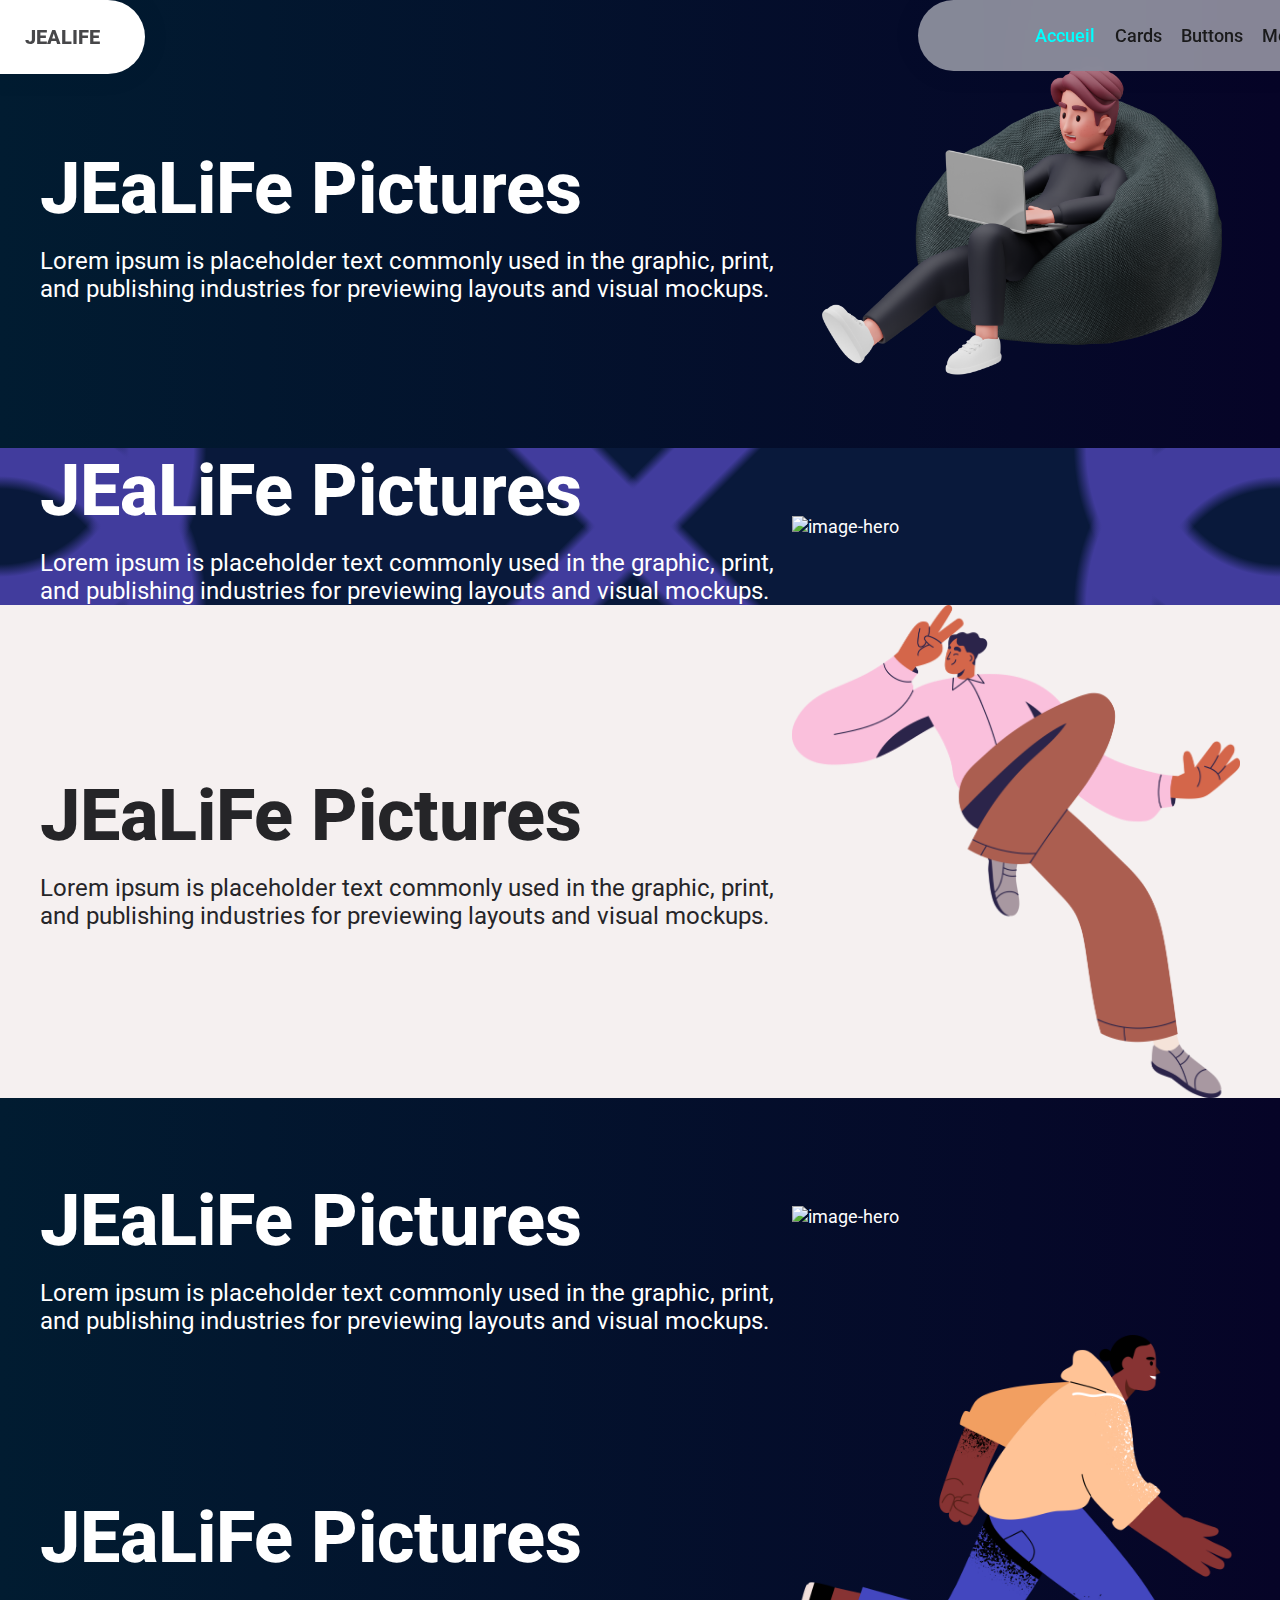
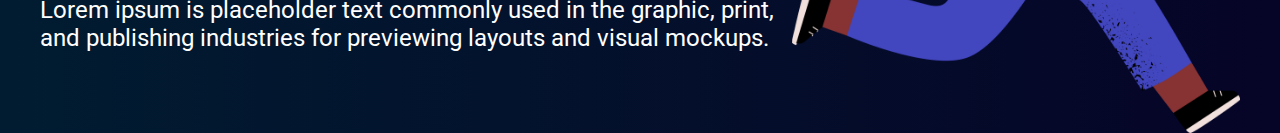
==== index.html @ 26fec2ae "Update index.html" ====
<!DOCTYPE html>
<html lang="en">

<head>
    <meta charset="UTF-8">
    <meta http-equiv="X-UA-Compatible" content="IE=edge">
    <meta name="viewport" content="width=device-width, initial-scale=1.0">
    <meta property="og:description" content="A other JEaLiFe's Portfolio .">
    <meta property="og:image" content="https://images.unsplash.com/photo-1531297484001-80022131f5a1?ixlib=rb-4.0.3&ixid=MnwxMjA3fDB8MHxwaG90by1wYWdlfHx8fGVufDB8fHx8&auto=format&fit=crop&w=1420&q=80">
    <meta property="og:url" content="https://portfolio-elements.vercel.app/index.html">
    <meta name="twitter:card" content="summary_large_image">
    <title>Portfolio Elments</title>

    <script src="https://ajax.googleapis.com/ajax/libs/jquery/3.6.1/jquery.min.js"></script>
    <link rel="stylesheet" href="https://cdnjs.cloudflare.com/ajax/libs/animate.css/4.1.1/animate.min.css" />
    <link rel="stylesheet" href="styles.css">
    <link rel="stylesheet" href="menu.css">
    <link rel="stylesheet" href="card.css">
    <link rel="stylesheet" href="main.css">
    <link rel="stylesheet" href="home.css">
    <link href="https://unpkg.com/aos@2.3.1/dist/aos.css" rel="stylesheet">



    <style>
        swiper-container, .container-item {
          width: 100%;
          height: 100%;
        }
    
        swiper-slide {
          font-size: 18px;
          display: flex;
          justify-content: center;
          align-items: center;
        }
    
        swiper-slide img {
          display: block;
          width: 100%;
          height: 100%;
          object-fit: cover;
        }
        </style>
</head>

<body>
    <header class="navi full fixe">
        <div class="nav-bar full fixed">
            <div class="logo-container absolute">
                <span>
                    <a href="#Home" id="home">JEaLiFe</a>
                </span>
            </div>
            <nav class="navigation nav absolute">
                <div class="link-container relative ">
                    <li class="nav-item "><a href="#Home" id="accueil">Accueil</a></li>
                    <li class="nav-item "><a href="#Cards" id="card">Cards</a> </li>
                    <li class="nav-item "><a href="#Buttons" id="button">Buttons</a> </li>
                    <li class="nav-item "><a href="#" id="menu" id="button">Menu</a></li>
                </div>
            </nav>
        </div>
    </header>


    <main class="main">

        <div class="container-item  grid place-center">
            <swiper-container class="mySwiper">

                <swiper-slide class="Slide-1">
                    <div class="main-content ">
                        <div class="image-hero-container ">
                            <img src="Full Size-1.png" alt="image-hero">
                        </div>
                        <div class="hero-content ">
                            <div class="hero-title ">
                                <h1>JEaLiFe Pictures</h1>
                            </div>
                            <div class="hero-description m-t-1">
                                <p>Lorem ipsum is placeholder text commonly used in the graphic, print, and publishing
                                    industries for previewing layouts and visual mockups.
    
                                </p>
                            </div>
                        </div>
                    </div>
                </swiper-slide>
                <swiper-slide class="slide-2" data-aos="fade-down" data-aos-duration="1000">
                    <div class="main-content ">
                        <div class="image-hero-container ">
                            <img src="8.png" alt="image-hero">
                        </div>
                        <div class="hero-content ">
                            <div class="hero-title ">
                                <h1>JEaLiFe Pictures</h1>
                            </div>
                            <div class="hero-description m-t-1">
                                <p>Lorem ipsum is placeholder text commonly used in the graphic, print, and publishing
                                    industries for previewing layouts and visual mockups.
    
                                </p>
                            </div>
                        </div>
                    </div>
                     </swiper-slide>
                <swiper-slide class="Slide-3">
                    <div class="main-content ">
                        <div class="image-hero-container ">
                            <img src="happy man.png" alt="image-hero">
                        </div>
                        <div class="hero-content ">
                            <div class="hero-title ">
                                <h1>JEaLiFe Pictures</h1>
                            </div>
                            <div class="hero-description m-t-1">
                                <p>Lorem ipsum is placeholder text commonly used in the graphic, print, and publishing
                                    industries for previewing layouts and visual mockups.
    
                                </p>
                            </div>
                        </div>
                    </div>
                </swiper-slide>
                <swiper-slide class="Slide-4">
                    <div class="main-content ">
                        <div class="image-hero-container ">
                            <img src="DRIP_8.jpg"  alt="image-hero">
                        </div>
                        <div class="hero-content m-t-5 ">
                            <div class="hero-title ">
                                <h1>JEaLiFe Pictures</h1>
                            </div>
                            <div class="hero-description m-t-1">
                                <p>Lorem ipsum is placeholder text commonly used in the graphic, print, and publishing
                                    industries for previewing layouts and visual mockups.
    
                                </p>
                            </div>
                        </div>
                    </div>
                </swiper-slide>
                <swiper-slide class="Slide-5">
                    <div class="main-content ">
                        <div class="image-hero-container ">
                            <img src="runing man.png"  alt="image-hero">
                        </div>
                        <div class="hero-content m-t-5 ">
                            <div class="hero-title ">
                                <h1>JEaLiFe Pictures</h1>
                            </div>
                            <div class="hero-description m-t-1">
                                <p>Lorem ipsum is placeholder text commonly used in the graphic, print, and publishing
                                    industries for previewing layouts and visual mockups.
    
                                </p>
                            </div>
                        </div>
                    </div>
                </swiper-slide>
            </swiper-container>
        </div>
    </main>
    <script>
        $(document).ready(function () {
            /* $(".container-item").load("home.html");*/
            $("#accueil").css("color", "aqua");

        });
        $(document).ready(function () {
            $("#accueil").click(function () {
                $(".container-item").load("home.html");
                $(".container-item").css("background-image", "linear-gradient(90deg, rgb(1, 28, 49), rgb(6, 4, 39))");
                $(".container-item").css("background-attachment;", "fixed");
                $("#card").css("color", "black");
                $("#button").css("color", "black");
                $(this).css("color", "aqua");
                $(this).css("transition", "0.5s");

            });
            $("#home").click(function () {
                $(".container-item").load("home.html");
                
                $("#accueil").css("color", "aqua");
                $(".container-item").css("background-image", "linear-gradient(90deg, rgb(1, 28, 49), rgb(6, 4, 39))");
                $(".container-item").css("background-attachment;", "fixed");
                $("#card").css("color", "black");
                $("#menu").css("color", "black");
                $("#button").css("color", "black");
                $(this).css("transition", "0.5s");

            });


            $("#card").click(function () {
                $(".container-item").load("card_1.html")
                $(".container-item").css("background-size", "cover");
                $(".container-item").css("background-image", "url('https://unsplash.it//1000?blur')");
                $(".container-item").css("background-position", "center");
                $(".container-item").css("background-attachment;", "fixed");
                $(".container-item").css("background-repeat", "n-repeat");


                $("#accueil").css("color", "black");
                $("#menu").css("color", "black");
                $("#button").css("color", "black");
                $(this).css("color", "aqua");
                $(this).css("transition", "0.5s");
            });

            $("#button").click(function () {
                $(".container-item").load("button.html")

                $("#accueil").css("color", "black");
                $("#card").css("color", "black");
                $("#menu").css("color", "black");
                $(this).css("color", "aqua");
                $(this).css("transition", "0.5s");
            });


            $("#menu").click(function () {
                /*$(".container").load("../menu/menu.html")*/
                $("#card").css("color", "black");
                $("#accueil").css("color", "black");
                $("#button").css("color", "black");
                $(this).css("color", "aqua");
                $(this).css("transition", "0.5s");
            });

        });
    </script>
    <script src="https://unpkg.com/aos@2.3.1/dist/aos.js"></script>

    <script>
        AOS.init();
    </script>


    <script src="https://cdn.jsdelivr.net/npm/swiper@9/swiper-element-bundle.min.js"></script>
</body>

</html>
---- styles.css ----
@import url('https://fonts.googleapis.com/css2?family=Fira+Sans:ital,wght@0,100;0,200;0,300;0,400;0,500;0,600;0,700;0,800;0,900;1,400&family=Montserrat:wght@100;200;300;400;600;700;800;900&family=Roboto:ital,wght@0,300;0,400;0,500;0,700;0,900;1,400;1,900&display=swap');

* {
    scroll-behavior: smooth;
    padding: 0;
    margin: 0;
    box-sizing: border-box;
    font-family: 'Fira Sans', sans-serif;
    font-family: 'Montserrat', sans-serif;
    font-family: 'Roboto', sans-serif;
}

body {
    /* background: #f5f0f0; */
    background-color: #070616;
    background: linear-gradient(90deg, rgb(1, 28, 49), rgb(6, 4, 39));

}



a {
    text-decoration: none;

}

.txt-deco-none {
    text-decoration: none;
}

.btn {
    border: none;
    padding: 1.2rem;
}

.absolute {
    position: absolute;
}

.relative {
    position: relative;
}

.fixe {
    position: fixed;
}

.full {
    width: 100%;
}

.grid {
    display: grid;
}

.flex {
    display: flex;
}

.place-center {
    place-items: center;
}

.flex-col {
    flex-direction: column;
}

.flex-row {
    flex-direction: row;
}

.wrap {
    flex-wrap: wrap;
}

.col-1 {
    columns: 1;
}

.col-2 {
    columns: 2;
}

.col-3 {
    columns: 3;
}



.round-25 {
    border-radius: 25px;
}

.round-12 {
    border-radius: 12px;
}

.round-45 {
    border-radius: 45px;
}

.round-5 {
    border-radius: 5px;
}

.round-10 {
    border-radius: 10px;
}

.round-full {
    border-radius: 200px;
}


.m-auto {
    margin: auto;
}

.m-t-1 {
    margin-top: 1rem;
}

.m-t-2 {
    margin-top: 2rem;
}

.m-t-3 {
    margin-top: 3rem;
}

.m-t-4 {
    margin-top: 4rem;
}

.m-t-5 {
    margin-top: 5rem;
}

li {
    list-style: none;
}

body::-webkit-scrollbar {
    width: 0.5rem;
    background:#cfc1ff9c ;
    position: absolute;
}

body::-webkit-scrollbar-thumb {
    border-radius: 50px;
    background: #100471;
}
---- menu.css ----
header {
    z-index: 9999;
}


.link-container .nav-item a {
    color: #1a1a1b;
    font-size: 18px;
    font-weight: 500;
    cursor: pointer;
    transition: 0.5s;
}
.link-container .nav-item a:hover{
    color: aqua;
    
    transition: 0.5s;
}

@media (max-width: 900px) {
    p{
        font-size: 14px;
    }
    nav {
        position: fixed;
        z-index: 999;
        bottom: 0;
        width: 100%;
        display: grid;
        place-items: center;
        padding: 25px;
        background-color: #ffffff56;
        backdrop-filter: blur(50px);
        box-shadow: rgba(0, 0, 0, 0.014) 0px 0px 20px 15px;
    }

    header {

        bottom: 0;
    }

    .nav {

        position: fixed;
        display: flex;
        width: 100%;
        padding-bottom: 25px;
        padding-top: 15px;
        background-color: #ffffff77;
        box-shadow: rgba(0, 0, 0, 0.014) 0px 0px 20px 15px;
    }

    .nav {
        border-top-right-radius: 45px;
        border-top-left-radius: 45px;
    }

    .link-container {
        margin-top: 1rem;
        width: 100%;
        display: flex;
        justify-content: center;
        justify-content: space-around;
    }

    .nav-bar .logo-container {

        position: fixed;
        border-bottom-right-radius: 45px;
        border-top-right-radius: 45px;
        top: 0;
        left: 0;
        display: flex;
        justify-content: flex-end;
        justify-self: center;
        display: grid;
        padding: 25px;
        place-items: center;
        background-color: #ffffff77;
        box-shadow: rgba(0, 0, 0, 0.014) 0px 0px 20px 15px;
    }

    .nav-bar .logo-container {
        font-weight: 800;
        font-size: 20px;
        text-transform: uppercase;
    }

    .nav-bar .logo-container a {

        color: #474749;
    }

}

@media (min-width: 1199px) {
    header {

        top: 0;
    }

    nav {

        position: fixed;
        top: 0;
        right: 0;
        display: flex;
        justify-content: flex-end;
        justify-self: center;
        display: grid;
        padding: 25px 45px 25px 25px;
        place-items: center;
        background-color: #ffffff83;
        backdrop-filter: blur(50px);
        box-shadow: rgba(0, 0, 0, 0.014) 0px 0px 20px 15px;

    }

    .nav {
        border-bottom-left-radius: 45px;
        border-top-left-radius: 45px;
    }

    .link-container {
        width: 50%;
        display: flex;
        justify-content: center;
        justify-content: space-around;
    }

    .link-container .nav-item {
        margin-left: 1.2rem;
    }

    .nav-bar .logo-container {

        border-bottom-right-radius: 45px;
        border-top-right-radius: 45px;
        top: 0;
        left: 0;
        display: flex;
        justify-content: flex-end;
        justify-self: center;
        display: grid;
        padding: 25px 45px 25px 25px;
        place-items: center;
        background-color: #fff;
        box-shadow: rgba(0, 0, 0, 0.014) 0px 0px 20px 15px;
    }

    .nav-bar .logo-container {
        font-weight: 800;
        font-size: 20px;
        text-transform: uppercase;
    }

    .nav-bar .logo-container a {

        color: #474749;
    }
}
---- card.css ----
.card-container{
    margin: 0 25px;
    display: flex;
    flex-direction: column;
    padding:1rem;
    background: #ffffffbc;
    backdrop-filter: blur(50px);
    box-shadow: rgba(0, 0, 0, 0.1) 0px 4px 6px -1px, rgba(0, 0, 0, 0.06) 0px 2px 4px -1px;
    
}
.card-container .card-img{
    width: 100%;
    height: 280px;
}
.card-container .card-img img{
    width: 300px;
    height: 280px;
    object-fit: cover;
}
.cards-container {
    columns: 3 ;
    column-gap: 2rem ;
}
.cards-container .next{
    margin-top: 2rem;
}
@media (max-width: 900px){
    .card-container{
        text-align: center;
        margin: 0 25px;
        display: flex;
        flex-direction: column;
        padding:1rem;
        box-shadow: rgba(0, 0, 0, 0.1) 0px 4px 6px -1px, rgba(0, 0, 0, 0.06) 0px 2px 4px -1px;
    }
    .cards-container .next{
        margin-top: 2rem;
    }
    .card-container .card-img{
        width: 100%;
        height: 280px;
    }
    .card-container .card-img img{
        width: 300px;
        height: 280px;
        object-fit: cover;
    }
    .cards-container {
        columns: 1 ;
        column-gap: 2px;
    }

}

/* Card 2 */

.card-2-container .card-img{
    width: 100%;
    height: 280px;
}
.card-2-container .card-img img{
    width: 300px;
    height: 280px;
    object-fit: cover;
}
.cards-2-container {
    columns: 3 ;
    column-gap: 2rem ;
}
.cards-container .next{
    margin-top: 2rem;
}
.card-2-container{
    margin: 0 25px;
    display: flex;
    flex-direction: column;
    padding:1rem;
    color: #fff;
    backdrop-filter: blur(50px);
    box-shadow: rgba(0, 0, 0, 0.1) 0px 4px 6px -1px, rgba(0, 0, 0, 0.06) 0px 2px 4px -1px;
    
    background: linear-gradient(90deg, #011c31, #0604278a);
    border: #fff solid 0.5px;
}
.card-2-container a{
    background-color: #0604276a;
    border-radius: 12px;
    margin-top: 1rem;
    padding: 15px;
    color: #ffffff;
    border: #fff solid 0.5px;
    transition: 0.5s;
}
.card-2-container a:hover{
    
    background-color: #0e7aa8;
    border-radius: 25px;
}
@media (max-width: 900px){
    .card-2-container{
        text-align: center;
        margin: 0 25px;
        display: flex;
        flex-direction: column;
        padding:1rem;

        box-shadow: rgba(0, 0, 0, 0.1) 0px 4px 6px -1px, rgba(0, 0, 0, 0.06) 0px 2px 4px -1px;
    }
    .cards-2-container .next{
        margin-top: 2rem;
    }
    .card-2-container .card-img{
        width: 100%;
        height: 280px;
    }
    .card-2-container .card-img img{
        width: 300px;
        height: 280px;
        object-fit: cover;
    }
    .cards-2-container {
        columns: 1 ;
        column-gap: 2px;
    }
    .cards-2-container .next{
        margin-top: 2rem;
    }
}
---- main.css ----
.container-item{
    width: 100%;
    background-attachment: fixed;
}
.main{
    min-height: 100vh;
    display: grid;
    place-items: center;
}
---- home.css ----
h1 {
    font-weight: 800;
}
.Slide-4,  .Slide-5,.Slide-1, .slide-2{
    color: #fff;

}
.Slide-1 .hero-content h1{
    color: #fff;
}
.Slide-3{
    background: #f5f0f0;
    color: #252528;
}
.slide-2{
    background: radial-gradient(circle at top left,transparent 9%, #413c9d 10% ,#413c9d 15% , transparent 16%) , radial-gradient(circle at bottom left,transparent 9%, #413c9d 10% ,#413c9d 15% , transparent 16%), radial-gradient(circle at top right ,transparent 9%, #413c9d 10% ,#413c9d 15% , transparent 16%) , radial-gradient(circle at bottom right,transparent 9%, #413c9d 10% ,#413c9d 15% , transparent 16%),radial-gradient(circle, transparent 25%, #09193b  26%),linear-gradient(45deg, transparent 46%, #413c9d 47%, #413c9d 52%, transparent 53%), linear-gradient(135deg, transparent 46%, #413c9d 47%, #413c9d 52%, transparent 53%);
    background-size: 6em 6em;
    background-color: #09193b;
    background-position: center;
    background-size: cover;
    background-attachment:  fixed;
    opacity: 1;
}

.Slide-5{
    background-image: url(blurry_background.jpg);
    background-size: 6em 6em;
    background-position: center;
    background-size: cover;
    background-attachment:  fixed;
}


@media (max-width: 900px) {
    
    .image-hero-container img {
        width: 85vw;
    }

    h1 {
        font-size: 3rem;
    }

    .main-container {
        min-height: 100vh;
        width: 100%;
        background: linear-gradient(90deg, rgb(1, 28, 49), rgb(6, 4, 39));
        
    }

    .main-content {
        display: flex;
        flex-direction: column;
        justify-content: center;
        align-items: center;
        padding: 0 25px;
        text-align: center;
        min-height: 100vh;

    }
    .Slide-3 .image-hero-container img{
        width: 65vw;
    }
    .Slide-4 .image-hero-container img{
        clip-path: circle();
        width: 50vw;
    }
    br{
        display: block;
    }
}

@media (min-width: 1199px) {
    .main-container {
        min-height: 100vh;
        width: 100%;
        /* background-color: #090616; */
        background: linear-gradient(90deg, rgb(1, 28, 49), rgb(6, 4, 39));

        /* background-color: #070616; */
        color: #fff;
    }

    .main-content {
        max-width: 1200px;
        display: flex;
        flex-direction: row-reverse;
        align-items: center;
        justify-content: space-around;
    }

    .image-hero-container img {
        width: 35vw;
        position: relative;
        right: 0;
    }

    h1 {
        font-size: 4.5rem;
    }

    p {
        font-size: 1.5rem;
    }
    
}
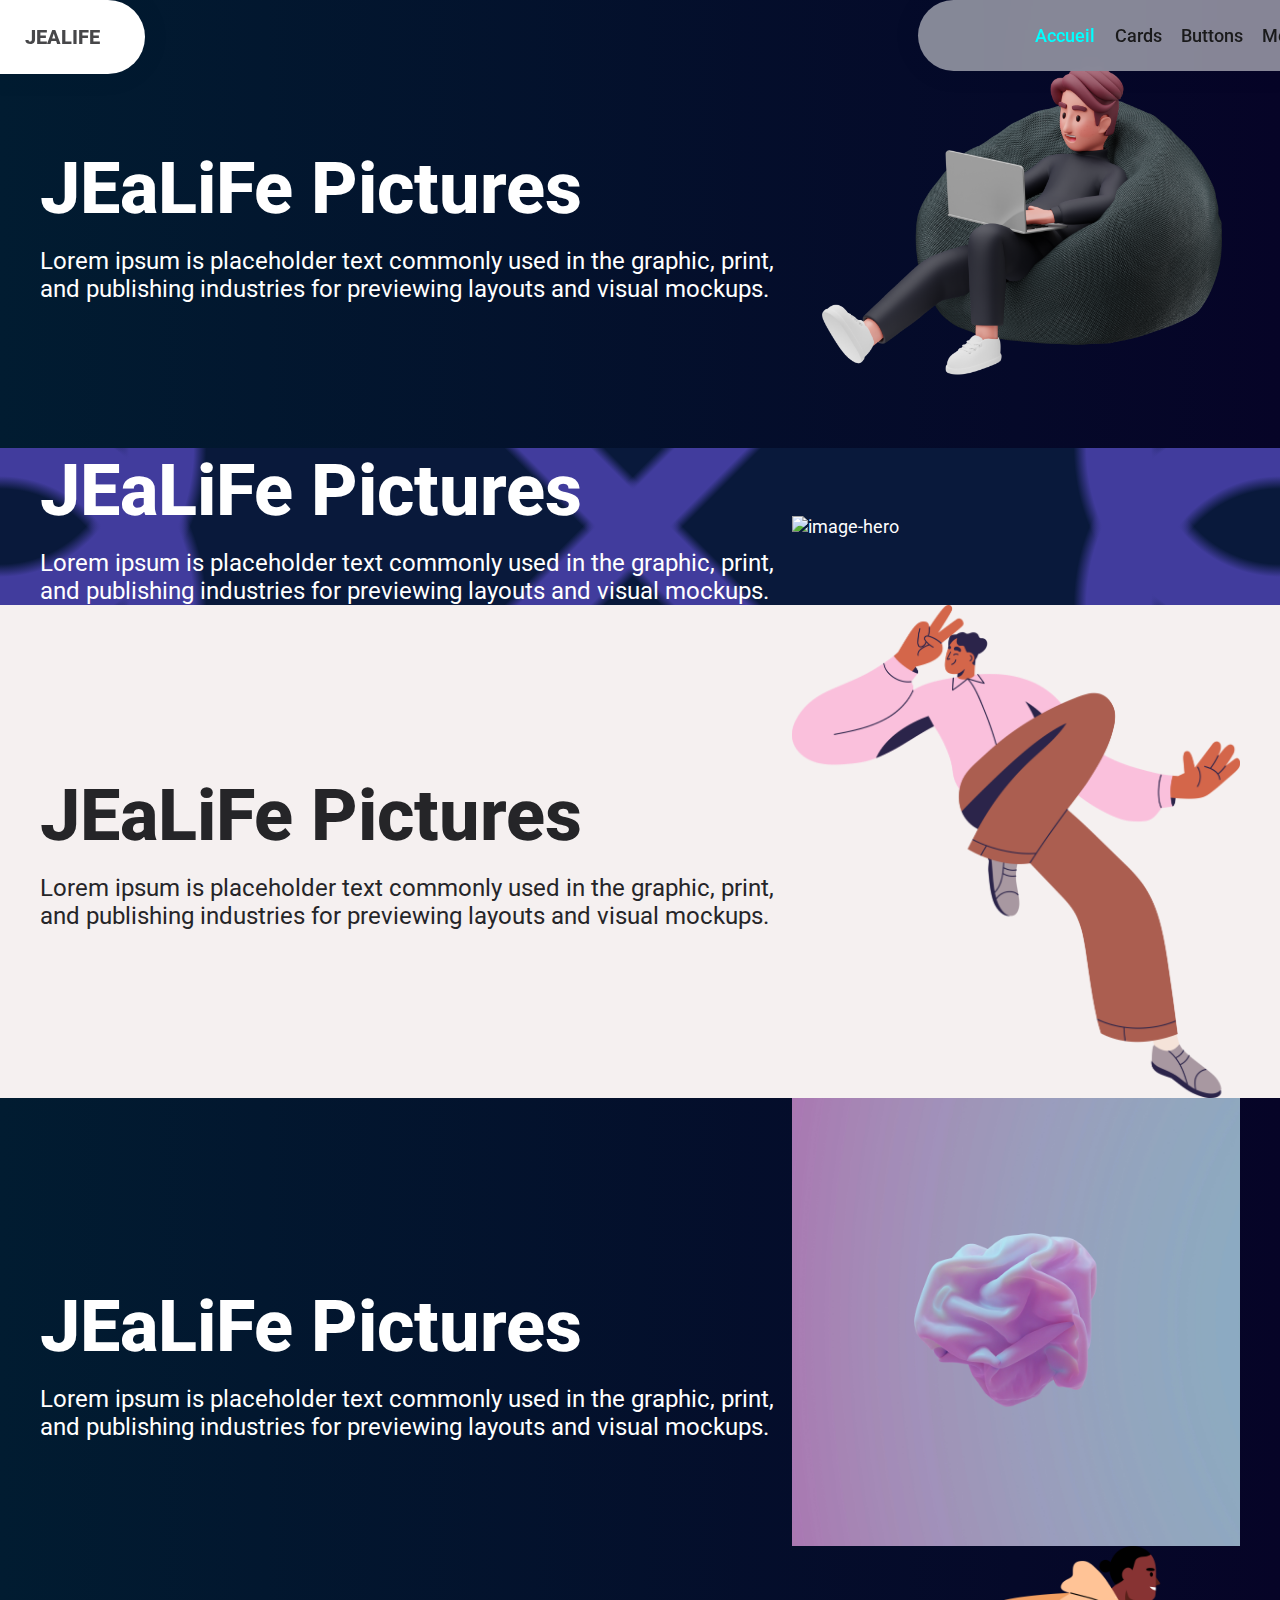
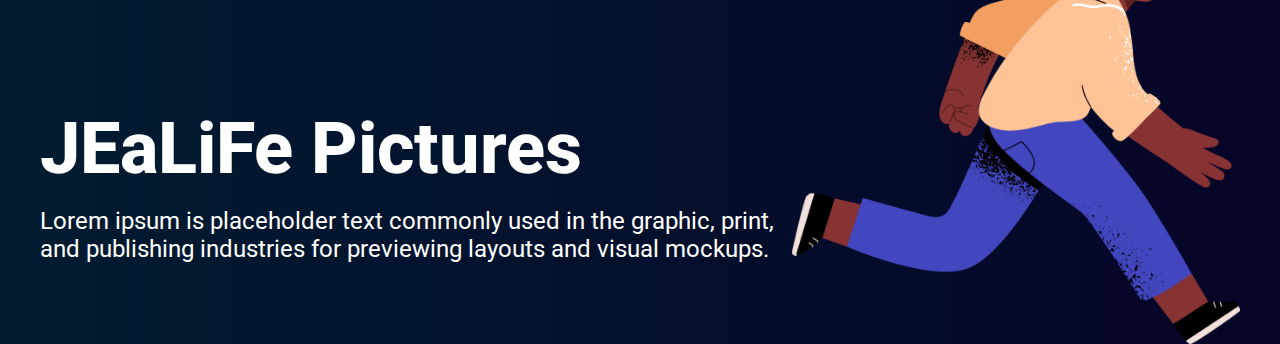
==== commit 0788a45b: "Update index.html" ====
--- a/index.html
+++ b/index.html
@@ -126,7 +126,7 @@
                 <swiper-slide class="Slide-4">
                     <div class="main-content ">
                         <div class="image-hero-container ">
-                            <img src="DRIP_8.jpg"  alt="image-hero">
+                            <img src="hugol-halpingston-4OyLq2yN9u0-unsplash.jpg"  alt="image-hero">
                         </div>
                         <div class="hero-content m-t-5 ">
                             <div class="hero-title ">
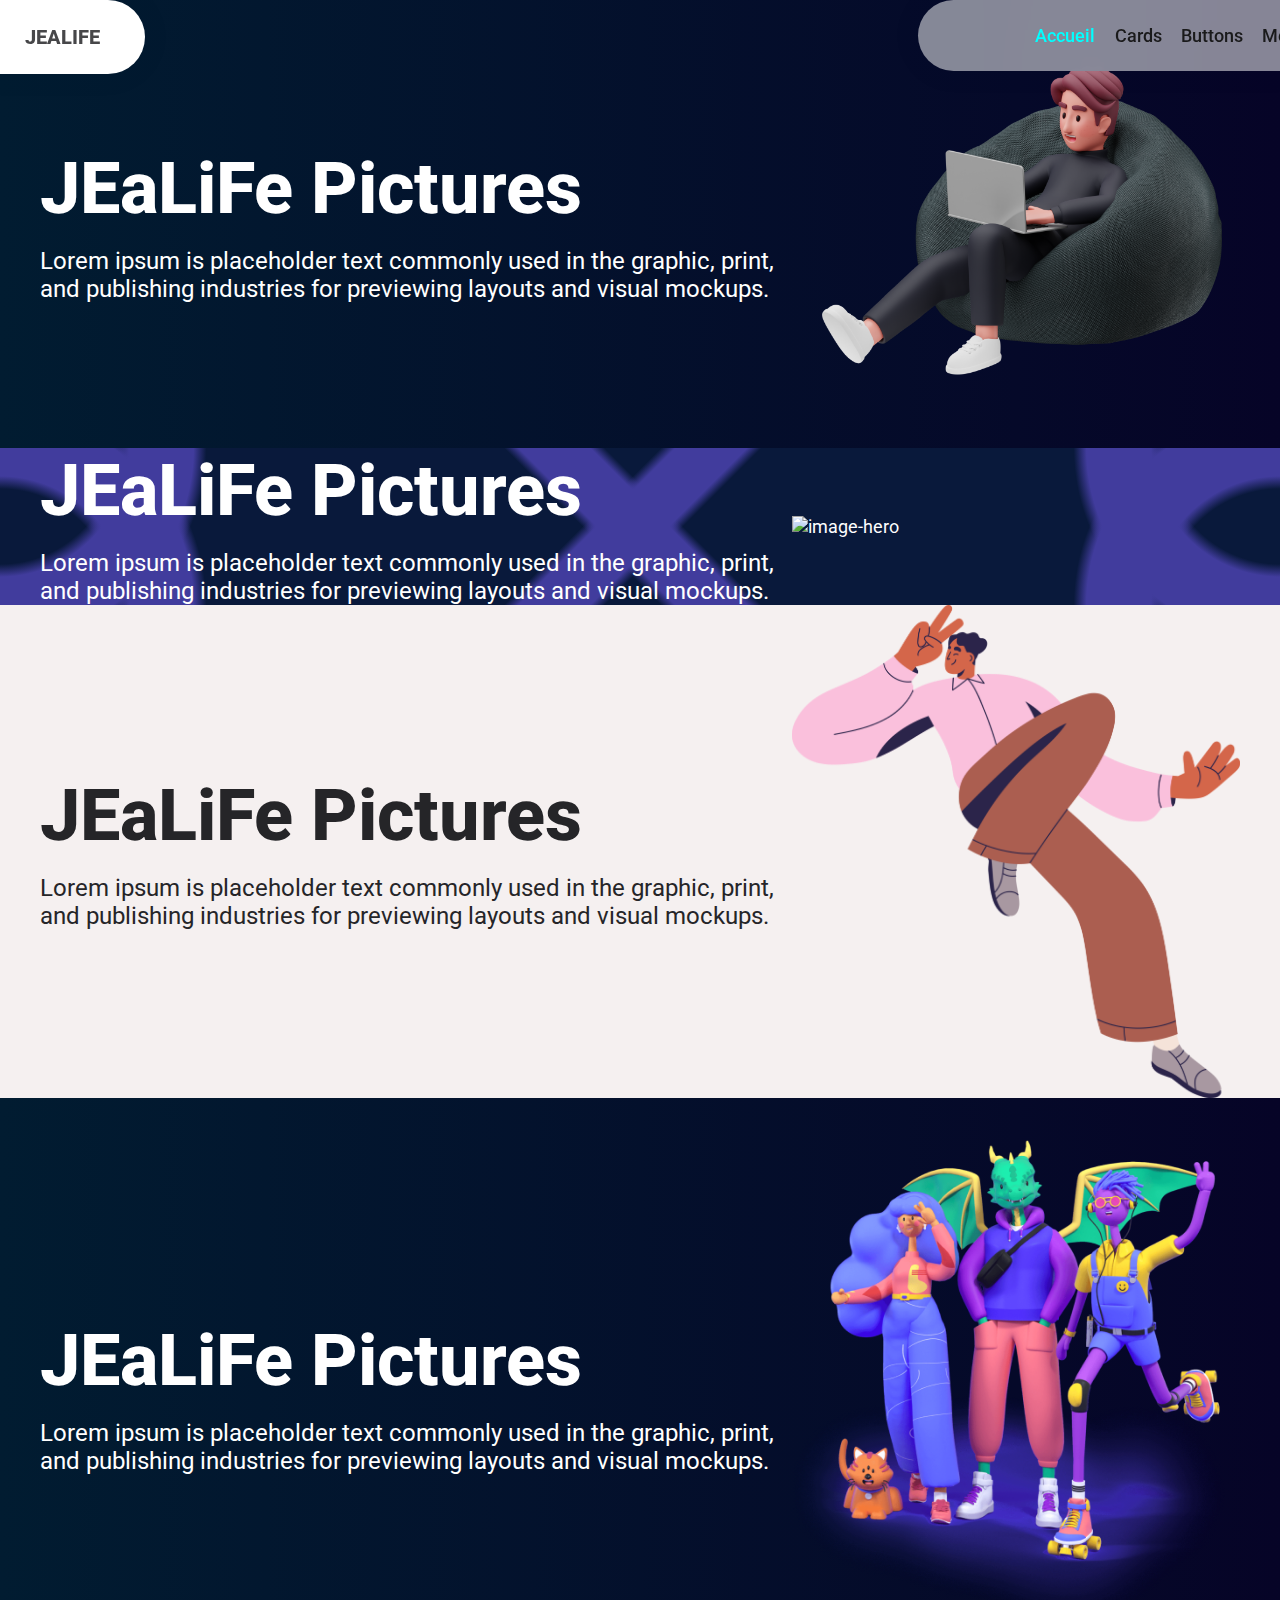
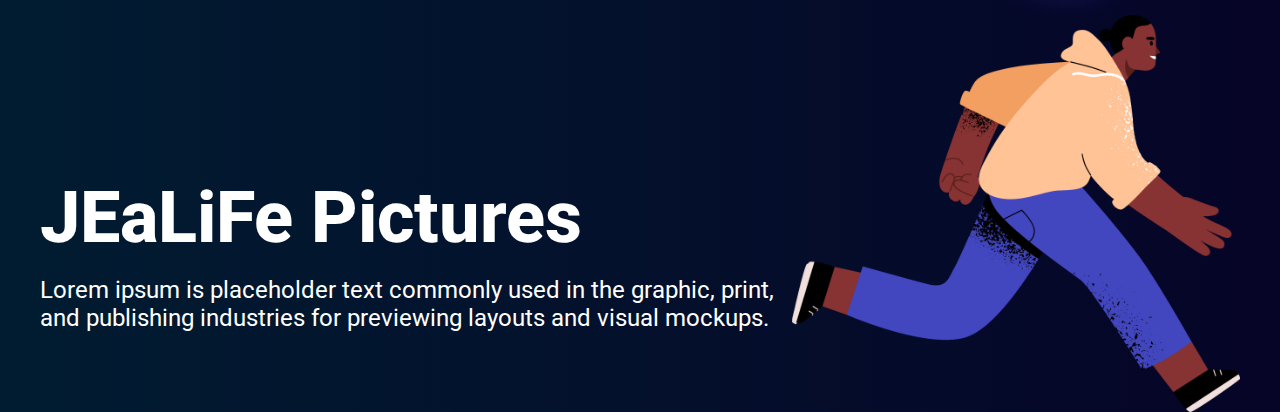
==== commit 60e2e9e0: "Add files via upload" ====
--- a/index.html
+++ b/index.html
@@ -67,7 +67,7 @@
     <main class="main">
 
         <div class="container-item  grid place-center">
-            <swiper-container class="mySwiper">
+            <swiper-container class="mySwiper" pagination-dynamic-bullets="true" pagination="true" loop="true" centered-slides="true" autoplay-delay="2500" autoplay-disable-on-interaction="false">
 
                 <swiper-slide class="Slide-1">
                     <div class="main-content ">
@@ -126,7 +126,7 @@
                 <swiper-slide class="Slide-4">
                     <div class="main-content ">
                         <div class="image-hero-container ">
-                            <img src="hugol-halpingston-4OyLq2yN9u0-unsplash.jpg"  alt="image-hero">
+                            <img src="DRIP_20.png"  alt="image-hero">
                         </div>
                         <div class="hero-content m-t-5 ">
                             <div class="hero-title ">
--- a/home.css
+++ b/home.css
@@ -62,8 +62,7 @@
         width: 65vw;
     }
     .Slide-4 .image-hero-container img{
-        clip-path: circle();
-        width: 50vw;
+        width: 65vw;
     }
     br{
         display: block;
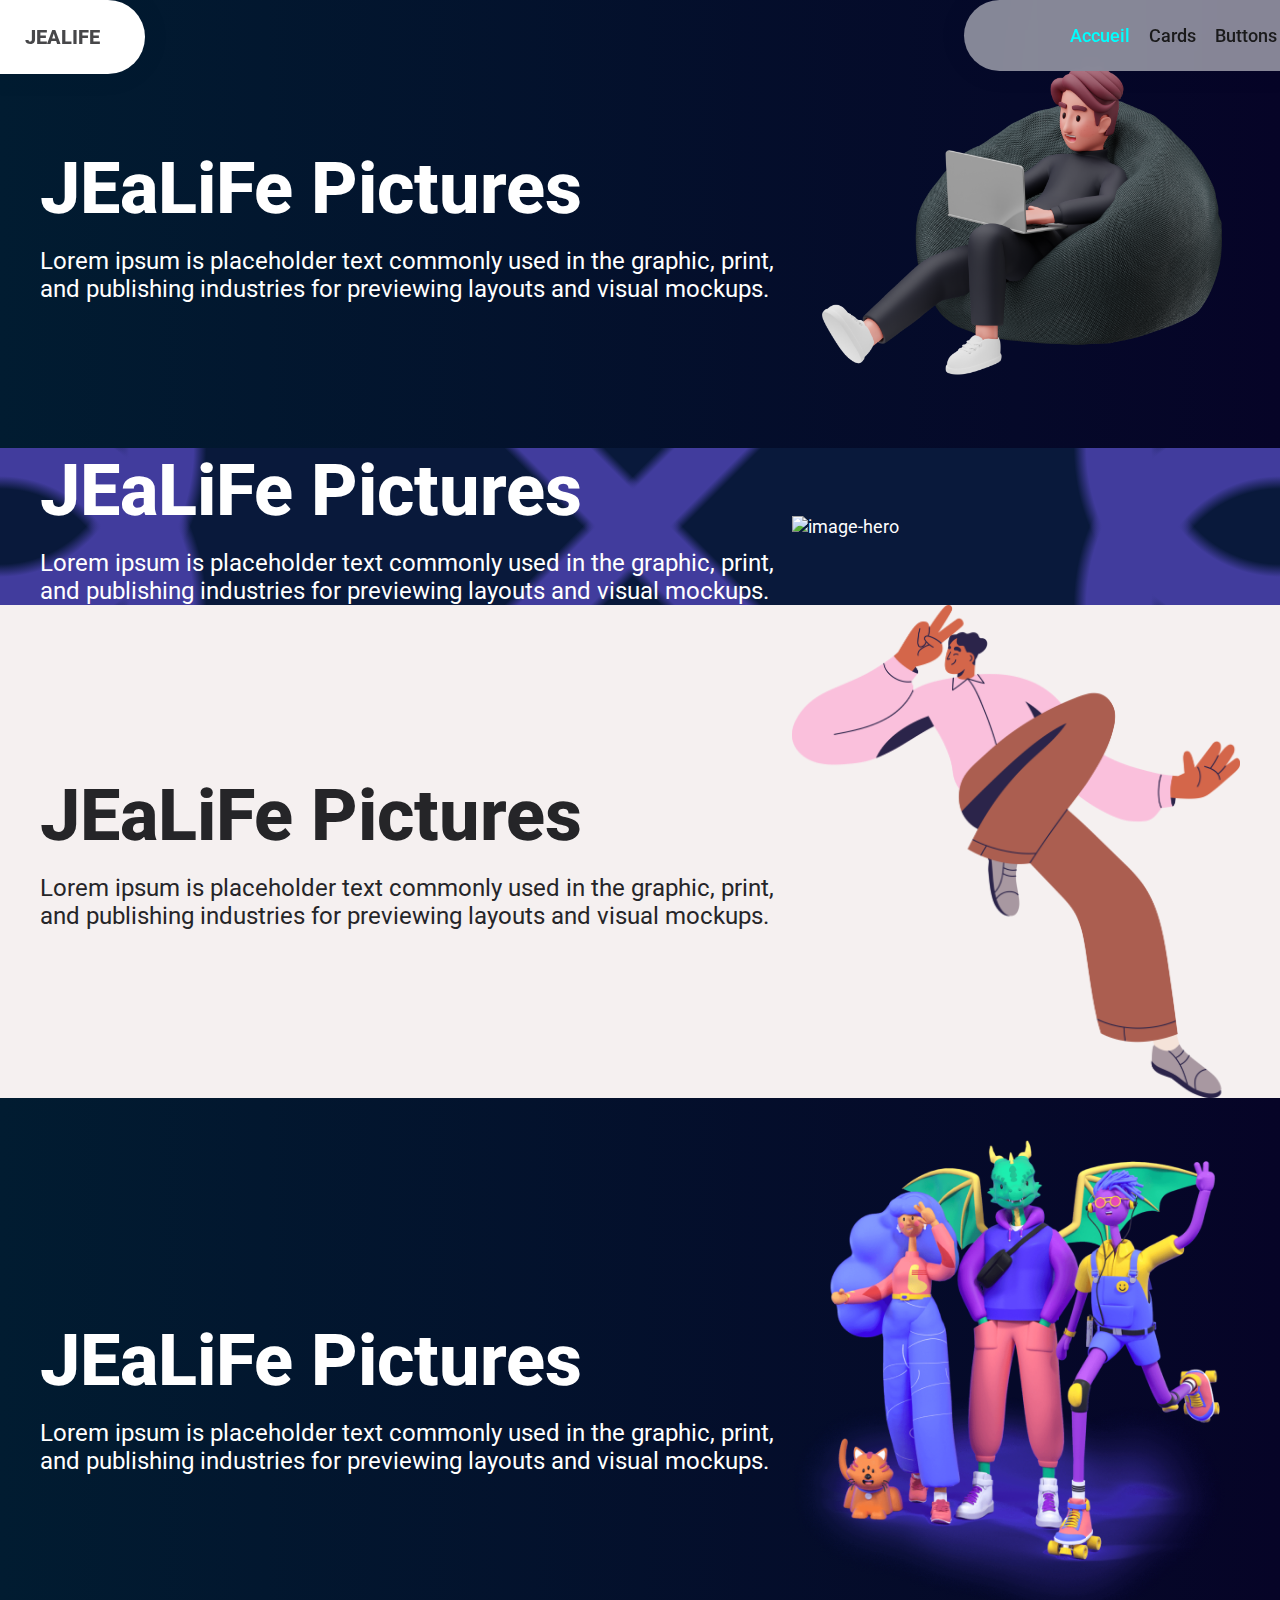
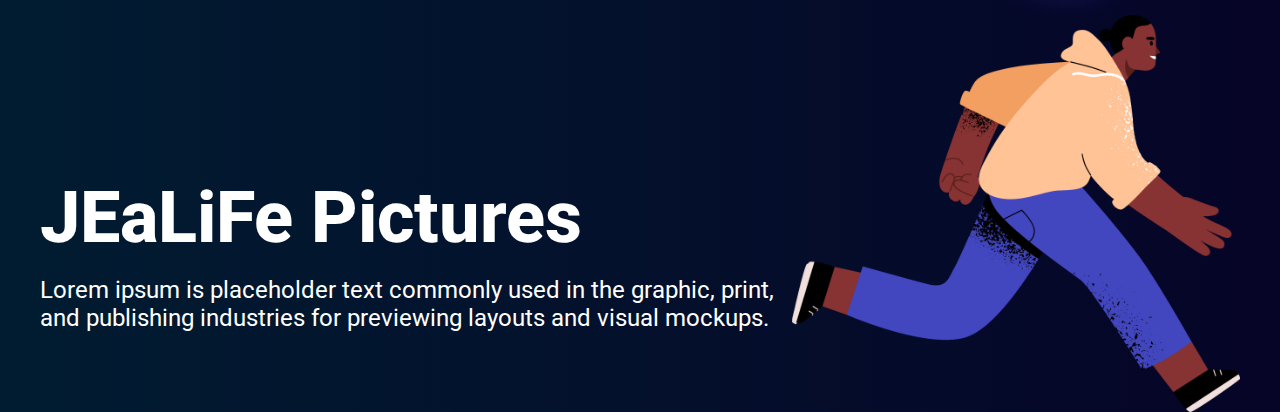
==== commit 05e74c51: "Add files via upload" ====
--- a/index.html
+++ b/index.html
@@ -6,7 +6,8 @@
     <meta http-equiv="X-UA-Compatible" content="IE=edge">
     <meta name="viewport" content="width=device-width, initial-scale=1.0">
     <meta property="og:description" content="A other JEaLiFe's Portfolio .">
-    <meta property="og:image" content="https://images.unsplash.com/photo-1531297484001-80022131f5a1?ixlib=rb-4.0.3&ixid=MnwxMjA3fDB8MHxwaG90by1wYWdlfHx8fGVufDB8fHx8&auto=format&fit=crop&w=1420&q=80">
+    <meta property="og:image"
+        content="https://images.unsplash.com/photo-1531297484001-80022131f5a1?ixlib=rb-4.0.3&ixid=MnwxMjA3fDB8MHxwaG90by1wYWdlfHx8fGVufDB8fHx8&auto=format&fit=crop&w=1420&q=80">
     <meta property="og:url" content="https://portfolio-elements.vercel.app/index.html">
     <meta name="twitter:card" content="summary_large_image">
     <title>Portfolio Elments</title>
@@ -23,25 +24,26 @@
 
 
     <style>
-        swiper-container, .container-item {
-          width: 100%;
-          height: 100%;
+        swiper-container,
+        .container-item {
+            width: 100%;
+            height: 100%;
         }
-    
+
         swiper-slide {
-          font-size: 18px;
-          display: flex;
-          justify-content: center;
-          align-items: center;
+            font-size: 18px;
+            display: flex;
+            justify-content: center;
+            align-items: center;
         }
-    
+
         swiper-slide img {
-          display: block;
-          width: 100%;
-          height: 100%;
-          object-fit: cover;
+            display: block;
+            width: 100%;
+            height: 100%;
+            object-fit: cover;
         }
-        </style>
+    </style>
 </head>
 
 <body>
@@ -57,7 +59,7 @@
                     <li class="nav-item "><a href="#Home" id="accueil">Accueil</a></li>
                     <li class="nav-item "><a href="#Cards" id="card">Cards</a> </li>
                     <li class="nav-item "><a href="#Buttons" id="button">Buttons</a> </li>
-                    <li class="nav-item "><a href="#" id="menu" id="button">Menu</a></li>
+                    <li class="nav-item "><a href="#" id="menu" id="button"><ion-icon  name="menu-outline"></ion-icon></a></li>
                 </div>
             </nav>
         </div>
@@ -67,7 +69,8 @@
     <main class="main">
 
         <div class="container-item  grid place-center">
-            <swiper-container class="mySwiper" pagination-dynamic-bullets="true" pagination="true" loop="true" centered-slides="true" autoplay-delay="2500" autoplay-disable-on-interaction="false">
+            <swiper-container class="mySwiper" pagination-dynamic-bullets="true" pagination="true" loop="true"
+                centered-slides="true" autoplay-delay="2500" autoplay-disable-on-interaction="false">
 
                 <swiper-slide class="Slide-1">
                     <div class="main-content ">
@@ -81,7 +84,7 @@
                             <div class="hero-description m-t-1">
                                 <p>Lorem ipsum is placeholder text commonly used in the graphic, print, and publishing
                                     industries for previewing layouts and visual mockups.
-    
+
                                 </p>
                             </div>
                         </div>
@@ -99,12 +102,12 @@
                             <div class="hero-description m-t-1">
                                 <p>Lorem ipsum is placeholder text commonly used in the graphic, print, and publishing
                                     industries for previewing layouts and visual mockups.
-    
-                                </p>
-                            </div>
-                        </div>
-                    </div>
-                     </swiper-slide>
+
+                                </p>
+                            </div>
+                        </div>
+                    </div>
+                </swiper-slide>
                 <swiper-slide class="Slide-3">
                     <div class="main-content ">
                         <div class="image-hero-container ">
@@ -117,7 +120,7 @@
                             <div class="hero-description m-t-1">
                                 <p>Lorem ipsum is placeholder text commonly used in the graphic, print, and publishing
                                     industries for previewing layouts and visual mockups.
-    
+
                                 </p>
                             </div>
                         </div>
@@ -126,7 +129,7 @@
                 <swiper-slide class="Slide-4">
                     <div class="main-content ">
                         <div class="image-hero-container ">
-                            <img src="DRIP_20.png"  alt="image-hero">
+                            <img src="DRIP_20.png" alt="image-hero">
                         </div>
                         <div class="hero-content m-t-5 ">
                             <div class="hero-title ">
@@ -135,7 +138,7 @@
                             <div class="hero-description m-t-1">
                                 <p>Lorem ipsum is placeholder text commonly used in the graphic, print, and publishing
                                     industries for previewing layouts and visual mockups.
-    
+
                                 </p>
                             </div>
                         </div>
@@ -144,7 +147,7 @@
                 <swiper-slide class="Slide-5">
                     <div class="main-content ">
                         <div class="image-hero-container ">
-                            <img src="runing man.png"  alt="image-hero">
+                            <img src="runing man.png" alt="image-hero">
                         </div>
                         <div class="hero-content m-t-5 ">
                             <div class="hero-title ">
@@ -153,7 +156,7 @@
                             <div class="hero-description m-t-1">
                                 <p>Lorem ipsum is placeholder text commonly used in the graphic, print, and publishing
                                     industries for previewing layouts and visual mockups.
-    
+
                                 </p>
                             </div>
                         </div>
@@ -162,6 +165,11 @@
             </swiper-container>
         </div>
     </main>
+
+
+
+    <script type="module" src="https://unpkg.com/ionicons@7.1.0/dist/ionicons/ionicons.esm.js"></script>
+    <script nomodule src="https://unpkg.com/ionicons@7.1.0/dist/ionicons/ionicons.js"></script>
     <script>
         $(document).ready(function () {
             /* $(".container-item").load("home.html");*/
@@ -181,7 +189,7 @@
             });
             $("#home").click(function () {
                 $(".container-item").load("home.html");
-                
+
                 $("#accueil").css("color", "aqua");
                 $(".container-item").css("background-image", "linear-gradient(90deg, rgb(1, 28, 49), rgb(6, 4, 39))");
                 $(".container-item").css("background-attachment;", "fixed");
@@ -241,4 +249,4 @@
     <script src="https://cdn.jsdelivr.net/npm/swiper@9/swiper-element-bundle.min.js"></script>
 </body>
 
-</html>
+</html>--- a/menu.css
+++ b/menu.css
@@ -14,6 +14,9 @@
     color: aqua;
     
     transition: 0.5s;
+}
+ion-icon {
+    font-size: 27px;
 }
 
 @media (max-width: 900px) {
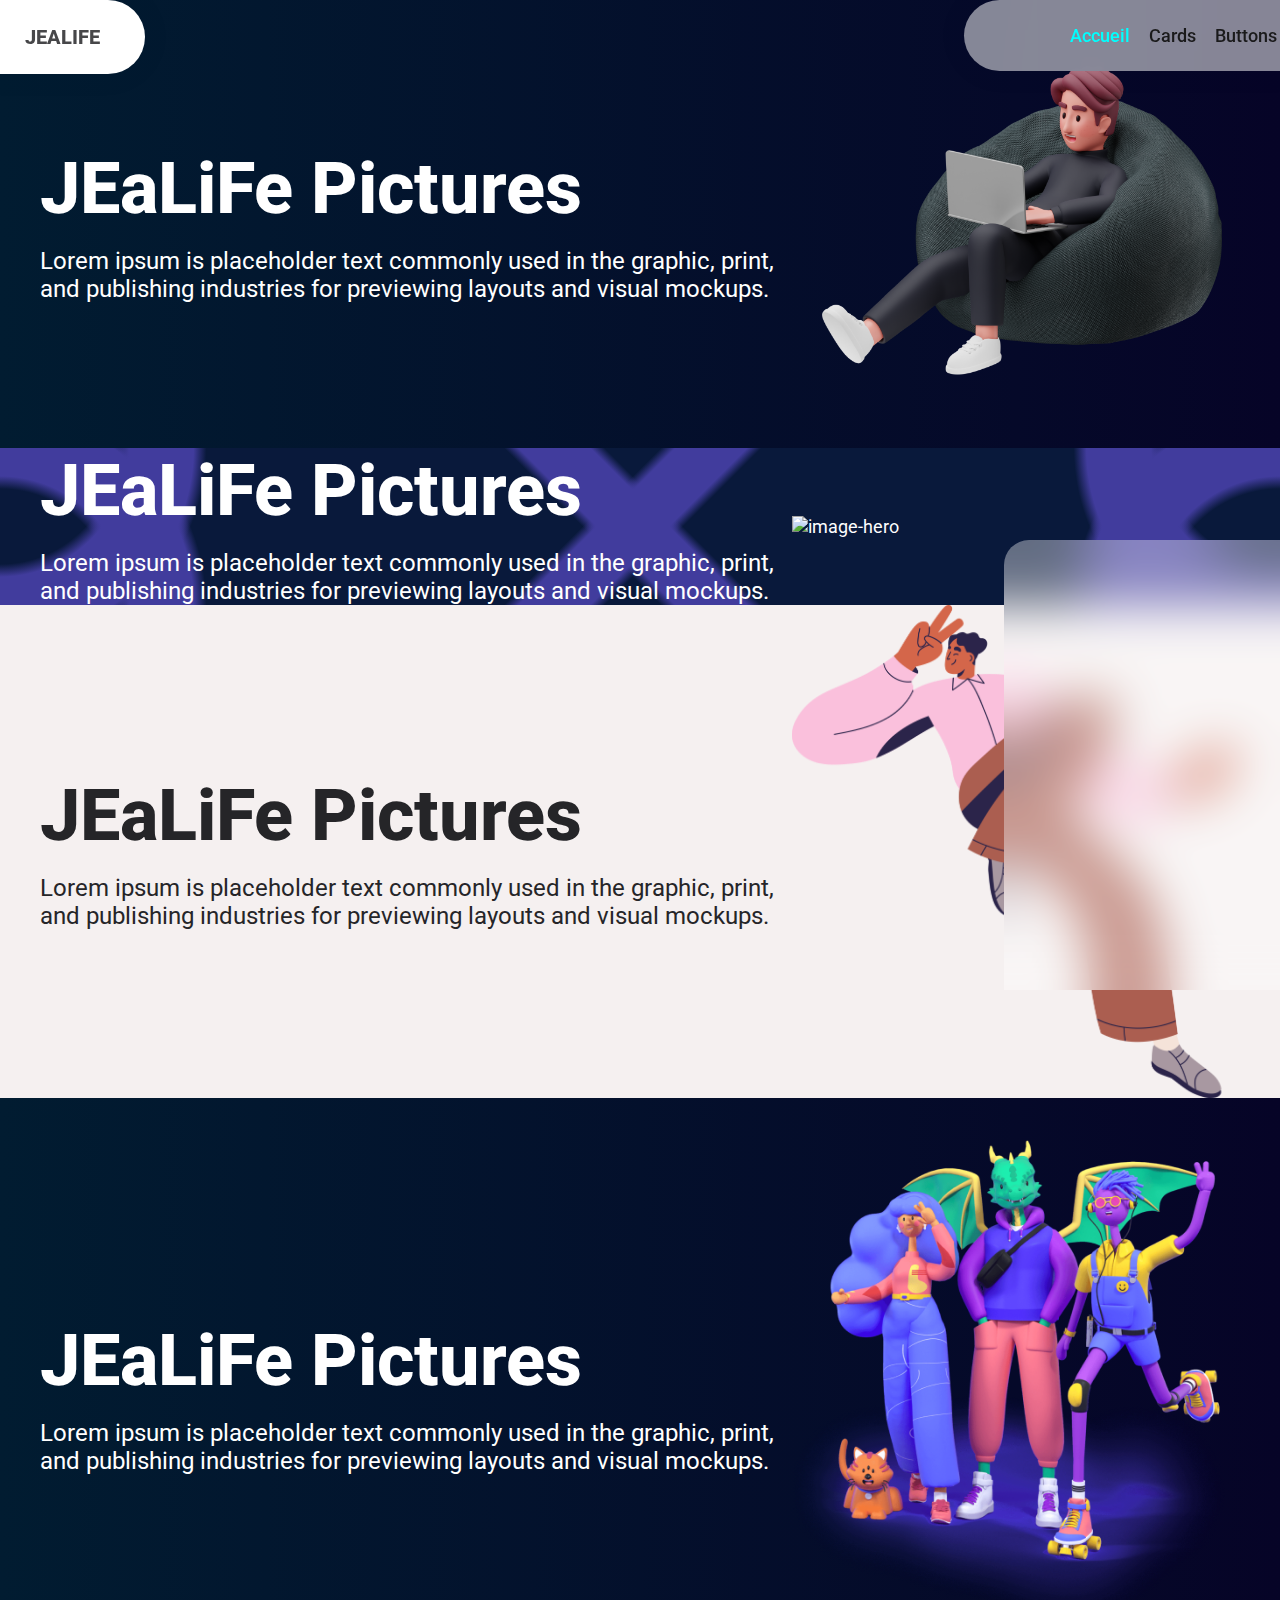
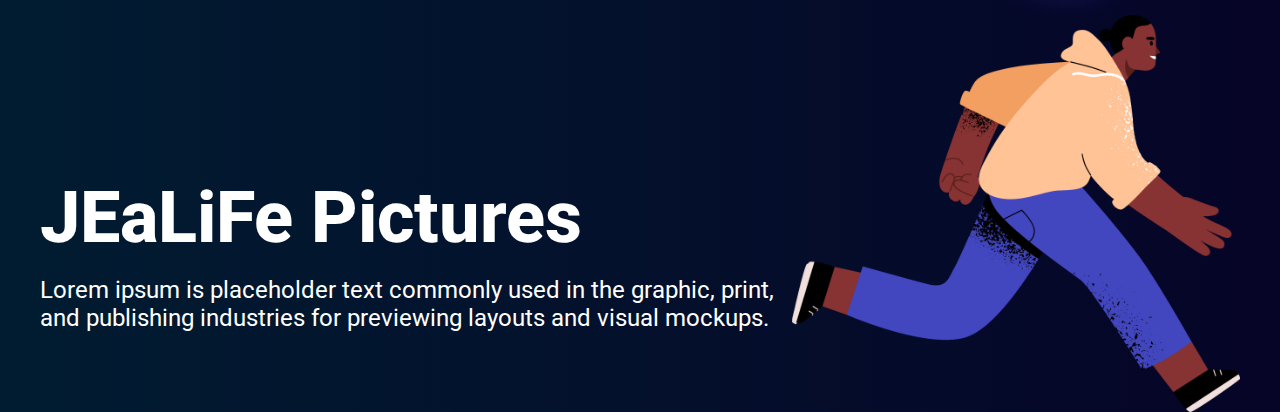
==== commit 77da47e2: "Add files via upload" ====
--- a/index.html
+++ b/index.html
@@ -1,29 +1,30 @@
 <!DOCTYPE html>
 <html lang="en">
 
-<head>
-    <meta charset="UTF-8">
-    <meta http-equiv="X-UA-Compatible" content="IE=edge">
-    <meta name="viewport" content="width=device-width, initial-scale=1.0">
-    <meta property="og:description" content="A other JEaLiFe's Portfolio .">
-    <meta property="og:image"
-        content="https://images.unsplash.com/photo-1531297484001-80022131f5a1?ixlib=rb-4.0.3&ixid=MnwxMjA3fDB8MHxwaG90by1wYWdlfHx8fGVufDB8fHx8&auto=format&fit=crop&w=1420&q=80">
-    <meta property="og:url" content="https://portfolio-elements.vercel.app/index.html">
-    <meta name="twitter:card" content="summary_large_image">
-    <title>Portfolio Elments</title>
-
-    <script src="https://ajax.googleapis.com/ajax/libs/jquery/3.6.1/jquery.min.js"></script>
-    <link rel="stylesheet" href="https://cdnjs.cloudflare.com/ajax/libs/animate.css/4.1.1/animate.min.css" />
-    <link rel="stylesheet" href="styles.css">
-    <link rel="stylesheet" href="menu.css">
-    <link rel="stylesheet" href="card.css">
-    <link rel="stylesheet" href="main.css">
-    <link rel="stylesheet" href="home.css">
-    <link href="https://unpkg.com/aos@2.3.1/dist/aos.css" rel="stylesheet">
-
-
-
-    <style>
+    <head>
+        <meta charset="UTF-8">
+        <meta http-equiv="X-UA-Compatible" content="IE=edge">
+        <meta name="viewport" content="width=device-width, initial-scale=1.0">
+        <meta property="og:description" content="A other JEaLiFe's Portfolio .">
+        <meta property="og:image"
+            content="https://images.unsplash.com/photo-1531297484001-80022131f5a1?ixlib=rb-4.0.3&ixid=MnwxMjA3fDB8MHxwaG90by1wYWdlfHx8fGVufDB8fHx8&auto=format&fit=crop&w=1420&q=80">
+        <meta property="og:url"
+            content="https://portfolio-elements.vercel.app/index.html">
+        <meta name="twitter:card" content="summary_large_image">
+        <title>Portfolio Elments</title>
+
+        <script
+            src="https://ajax.googleapis.com/ajax/libs/jquery/3.6.1/jquery.min.js"></script>
+        <link rel="stylesheet"
+            href="https://cdnjs.cloudflare.com/ajax/libs/animate.css/4.1.1/animate.min.css"
+            />
+        <link rel="stylesheet" href="styles.css">
+        <link rel="stylesheet" href="menu.css">
+        <link rel="stylesheet" href="card.css">
+        <link rel="stylesheet" href="main.css">
+        <link rel="stylesheet" href="home.css">
+        <link href="https://unpkg.com/aos@2.3.1/dist/aos.css" rel="stylesheet">
+        <style>
         swiper-container,
         .container-item {
             width: 100%;
@@ -44,133 +45,171 @@
             object-fit: cover;
         }
     </style>
-</head>
-
-<body>
-    <header class="navi full fixe">
-        <div class="nav-bar full fixed">
-            <div class="logo-container absolute">
-                <span>
-                    <a href="#Home" id="home">JEaLiFe</a>
-                </span>
+    </head>
+
+    <body>
+        <header class="navi full fixe">
+            <div class="nav-bar full fixed">
+                <div class="logo-container absolute">
+                    <span>
+                        <a href="#Home" id="home">JEaLiFe</a>
+                    </span>
+                </div>
+                <nav class="navigation nav absolute">
+                    <div class="link-container relative ">
+                        <li class="nav-item "><a href="#Home" id="accueil">Accueil</a></li>
+                        <li class="nav-item "><a href="#Cards" id="card">Cards</a>
+                        </li>
+                        <li class="nav-item "><a href="#Buttons" id="button">Buttons</a>
+                        </li>
+                        <li class="nav-item menu"><a href="#"
+                                onclick="toggleModal()" type="button" id="menu"
+                                id="button"><ion-icon
+                                    name="menu-outline"></ion-icon></a></li>
+                    </div>
+
+                </nav>
             </div>
-            <nav class="navigation nav absolute">
-                <div class="link-container relative ">
-                    <li class="nav-item "><a href="#Home" id="accueil">Accueil</a></li>
-                    <li class="nav-item "><a href="#Cards" id="card">Cards</a> </li>
-                    <li class="nav-item "><a href="#Buttons" id="button">Buttons</a> </li>
-                    <li class="nav-item "><a href="#" id="menu" id="button"><ion-icon  name="menu-outline"></ion-icon></a></li>
-                </div>
-            </nav>
+        </header>
+
+        <div class="background" onclick="toggleModal()">
+            <div class="  img-menu ">
+            <img src="Full Size.png" alt="img-menu">
         </div>
-    </header>
-
-
-    <main class="main">
-
-        <div class="container-item  grid place-center">
-            <swiper-container class="mySwiper" pagination-dynamic-bullets="true" pagination="true" loop="true"
-                centered-slides="true" autoplay-delay="2500" autoplay-disable-on-interaction="false">
-
-                <swiper-slide class="Slide-1">
-                    <div class="main-content ">
-                        <div class="image-hero-container ">
-                            <img src="Full Size-1.png" alt="image-hero">
-                        </div>
-                        <div class="hero-content ">
-                            <div class="hero-title ">
-                                <h1>JEaLiFe Pictures</h1>
-                            </div>
-                            <div class="hero-description m-t-1">
-                                <p>Lorem ipsum is placeholder text commonly used in the graphic, print, and publishing
-                                    industries for previewing layouts and visual mockups.
-
-                                </p>
-                            </div>
-                        </div>
-                    </div>
-                </swiper-slide>
-                <swiper-slide class="slide-2" data-aos="fade-down" data-aos-duration="1000">
-                    <div class="main-content ">
-                        <div class="image-hero-container ">
-                            <img src="8.png" alt="image-hero">
-                        </div>
-                        <div class="hero-content ">
-                            <div class="hero-title ">
-                                <h1>JEaLiFe Pictures</h1>
-                            </div>
-                            <div class="hero-description m-t-1">
-                                <p>Lorem ipsum is placeholder text commonly used in the graphic, print, and publishing
-                                    industries for previewing layouts and visual mockups.
-
-                                </p>
-                            </div>
-                        </div>
-                    </div>
-                </swiper-slide>
-                <swiper-slide class="Slide-3">
-                    <div class="main-content ">
-                        <div class="image-hero-container ">
-                            <img src="happy man.png" alt="image-hero">
-                        </div>
-                        <div class="hero-content ">
-                            <div class="hero-title ">
-                                <h1>JEaLiFe Pictures</h1>
-                            </div>
-                            <div class="hero-description m-t-1">
-                                <p>Lorem ipsum is placeholder text commonly used in the graphic, print, and publishing
-                                    industries for previewing layouts and visual mockups.
-
-                                </p>
-                            </div>
-                        </div>
-                    </div>
-                </swiper-slide>
-                <swiper-slide class="Slide-4">
-                    <div class="main-content ">
-                        <div class="image-hero-container ">
-                            <img src="DRIP_20.png" alt="image-hero">
-                        </div>
-                        <div class="hero-content m-t-5 ">
-                            <div class="hero-title ">
-                                <h1>JEaLiFe Pictures</h1>
-                            </div>
-                            <div class="hero-description m-t-1">
-                                <p>Lorem ipsum is placeholder text commonly used in the graphic, print, and publishing
-                                    industries for previewing layouts and visual mockups.
-
-                                </p>
-                            </div>
-                        </div>
-                    </div>
-                </swiper-slide>
-                <swiper-slide class="Slide-5">
-                    <div class="main-content ">
-                        <div class="image-hero-container ">
-                            <img src="runing man.png" alt="image-hero">
-                        </div>
-                        <div class="hero-content m-t-5 ">
-                            <div class="hero-title ">
-                                <h1>JEaLiFe Pictures</h1>
-                            </div>
-                            <div class="hero-description m-t-1">
-                                <p>Lorem ipsum is placeholder text commonly used in the graphic, print, and publishing
-                                    industries for previewing layouts and visual mockups.
-
-                                </p>
-                            </div>
-                        </div>
-                    </div>
-                </swiper-slide>
-            </swiper-container>
         </div>
-    </main>
-
-
-
-    <script type="module" src="https://unpkg.com/ionicons@7.1.0/dist/ionicons/ionicons.esm.js"></script>
-    <script nomodule src="https://unpkg.com/ionicons@7.1.0/dist/ionicons/ionicons.js"></script>
-    <script>
+        
+        <div class="modal">
+            
+            <div class="modal-content">
+                <h2>Menu</h2>
+            </div>
+        </div>
+        <main class="main">
+
+            <div class="container-item grid place-center">
+                <swiper-container class="mySwiper"
+                    pagination-dynamic-bullets="true" pagination="true"
+                    loop="true"
+                    centered-slides="true" autoplay-delay="2500"
+                    autoplay-disable-on-interaction="false">
+
+                    <swiper-slide class="Slide-1">
+                        <div class="main-content ">
+                            <div class="image-hero-container ">
+                                <img src="Full Size-1.png" alt="image-hero">
+                            </div>
+                            <div class="hero-content ">
+                                <div class="hero-title ">
+                                    <h1>JEaLiFe Pictures</h1>
+                                </div>
+                                <div class="hero-description m-t-1">
+                                    <p>Lorem ipsum is placeholder text commonly
+                                        used in the graphic, print, and
+                                        publishing
+                                        industries for previewing layouts and
+                                        visual mockups.
+
+                                    </p>
+                                </div>
+                            </div>
+                        </div>
+                    </swiper-slide>
+                    <swiper-slide class="slide-2" data-aos="fade-down"
+                        data-aos-duration="1000">
+                        <div class="main-content ">
+                            <div class="image-hero-container ">
+                                <img src="8.png" alt="image-hero">
+                            </div>
+                            <div class="hero-content ">
+                                <div class="hero-title ">
+                                    <h1>JEaLiFe Pictures</h1>
+                                </div>
+                                <div class="hero-description m-t-1">
+                                    <p>Lorem ipsum is placeholder text commonly
+                                        used in the graphic, print, and
+                                        publishing
+                                        industries for previewing layouts and
+                                        visual mockups.
+
+                                    </p>
+                                </div>
+                            </div>
+                        </div>
+                    </swiper-slide>
+                    <swiper-slide class="Slide-3">
+                        <div class="main-content ">
+                            <div class="image-hero-container ">
+                                <img src="happy man.png" alt="image-hero">
+                            </div>
+                            <div class="hero-content ">
+                                <div class="hero-title ">
+                                    <h1>JEaLiFe Pictures</h1>
+                                </div>
+                                <div class="hero-description m-t-1">
+                                    <p>Lorem ipsum is placeholder text commonly
+                                        used in the graphic, print, and
+                                        publishing
+                                        industries for previewing layouts and
+                                        visual mockups.
+
+                                    </p>
+                                </div>
+                            </div>
+                        </div>
+                    </swiper-slide>
+                    <swiper-slide class="Slide-4">
+                        <div class="main-content ">
+                            <div class="image-hero-container ">
+                                <img src="DRIP_20.png" alt="image-hero">
+                            </div>
+                            <div class="hero-content m-t-5 ">
+                                <div class="hero-title ">
+                                    <h1>JEaLiFe Pictures</h1>
+                                </div>
+                                <div class="hero-description m-t-1">
+                                    <p>Lorem ipsum is placeholder text commonly
+                                        used in the graphic, print, and
+                                        publishing
+                                        industries for previewing layouts and
+                                        visual mockups.
+
+                                    </p>
+                                </div>
+                            </div>
+                        </div>
+                    </swiper-slide>
+                    <swiper-slide class="Slide-5">
+                        <div class="main-content ">
+                            <div class="image-hero-container ">
+                                <img src="runing man.png" alt="image-hero">
+                            </div>
+                            <div class="hero-content m-t-5 ">
+                                <div class="hero-title ">
+                                    <h1>JEaLiFe Pictures</h1>
+                                </div>
+                                <div class="hero-description m-t-1">
+                                    <p>Lorem ipsum is placeholder text commonly
+                                        used in the graphic, print, and
+                                        publishing
+                                        industries for previewing layouts and
+                                        visual mockups.
+
+                                    </p>
+                                </div>
+                            </div>
+                        </div>
+                    </swiper-slide>
+                </swiper-container>
+            </div>
+        </main>
+
+
+
+        <script type="module"
+            src="https://unpkg.com/ionicons@7.1.0/dist/ionicons/ionicons.esm.js"></script>
+        <script nomodule
+            src="https://unpkg.com/ionicons@7.1.0/dist/ionicons/ionicons.js"></script>
+        <script>
         $(document).ready(function () {
             /* $(".container-item").load("home.html");*/
             $("#accueil").css("color", "aqua");
@@ -239,14 +278,18 @@
 
         });
     </script>
-    <script src="https://unpkg.com/aos@2.3.1/dist/aos.js"></script>
-
-    <script>
+        <script src="https://unpkg.com/aos@2.3.1/dist/aos.js"></script>
+
+        <script>
         AOS.init();
     </script>
 
 
-    <script src="https://cdn.jsdelivr.net/npm/swiper@9/swiper-element-bundle.min.js"></script>
-</body>
+        <script
+            src="https://cdn.jsdelivr.net/npm/swiper@9/swiper-element-bundle.min.js"></script>
+        <script>
+                const toggleModal = () => document.body.classList.toggle("open");
+              </script>
+    </body>
 
 </html>--- a/menu.css
+++ b/menu.css
@@ -1,5 +1,5 @@
 header {
-    z-index: 9999;
+    z-index: 99;
 }
 
 
@@ -18,7 +18,13 @@
 ion-icon {
     font-size: 27px;
 }
-
+.menu{
+    position: relative;
+}
+.menu a{
+    position: absolute;
+    z-index:999;
+}
 @media (max-width: 900px) {
     p{
         font-size: 14px;
@@ -92,6 +98,9 @@
 
         color: #474749;
     }
+    .img-menu img{
+        width: 85vw;
+      }
 
 }
 
@@ -160,4 +169,116 @@
 
         color: #474749;
     }
-}+}
+
+
+/* Menu */
+
+/* button {
+    font-family: inherit;
+    cursor: pointer;
+    background: #101012;
+    color: #f9f9f9;
+    border: 0;
+    border-radius: 8px;
+    padding: 20px 36px;
+    font-size: 16px;
+  } */
+  
+  .background {
+    z-index: 998;
+    position: fixed;
+    top: 0;
+    left: 0;
+    width: 100%;
+    height: 100%;
+    display: grid;
+    place-items: center;
+    opacity: 0;
+    visibility: hidden;
+    background: rgba(0, 0, 0, 0.5);
+    backdrop-filter: blur(50px);
+  }
+  .background  img{
+    width: 350px;
+  }
+  body.open .background  {
+    visibility: visible;
+    opacity: 1;
+  }
+  
+  @keyframes modal-in {
+    0%,
+    50% {
+      width: 118px;
+      border-radius: 50%;
+    }
+    55%,
+    100% {
+      right: 50%;
+    }
+    60% {
+      width: 300px;
+      border-radius: 12px;
+    }
+    75% {
+      translate: 50% -50%;
+    }
+  }
+  
+  .page-content,
+  .modal,.img-menu
+  .background {
+    transition: 0.5s;
+  }
+  
+  .modal {
+    z-index: 999;
+    position: fixed;
+    top: 85%;
+    right: -300px;
+    translate: 50% -50%;
+    background: #ffffff5e;
+    backdrop-filter: blur(25px);
+    color: #f9f9f9;
+    padding: 48px 40px;
+    width: 90vw;
+    height: 50vh;
+    border-radius: 25px 25px 0 0;
+
+  }
+  .img-menu{
+    padding: 48px 40px;
+    width: 90vw;
+  }
+  .img-menu img{
+    position: relative;
+    width: 85vw;
+  }
+  
+  @keyframes modal-content-in {
+    0%,
+    75% {
+      opacity: 0;
+    }
+    85%,
+    100% {
+      opacity: 1;
+    }
+  }
+  
+  body.open .modal-content, .img-menu {
+    animation: modal-content-in 1s both;
+  }
+  
+  body.open > .page-content {
+    scale: 0.75;
+  }
+  
+  body.open .modal  {
+    animation: modal-in 1s both;
+  }
+  .modal-content{
+    display:grid;
+    place-items: center;
+  }